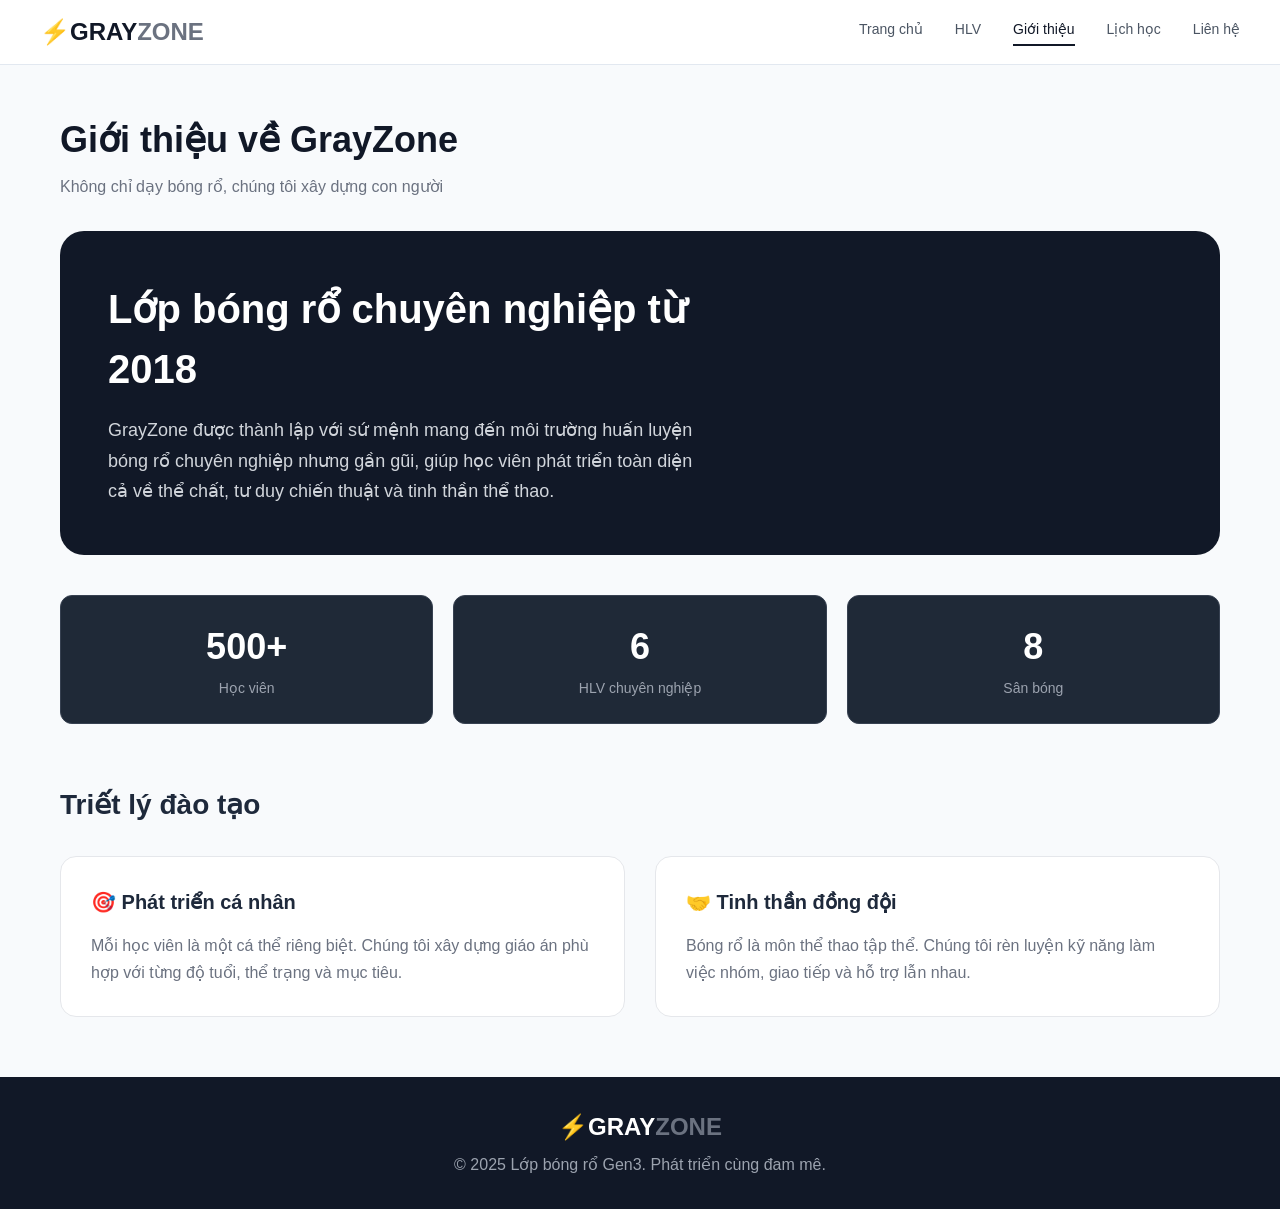
==== about.html @ 668b311e "first commit" ====
<!DOCTYPE html>
<html lang="vi">
<head>
    <meta charset="UTF-8">
    <meta name="viewport" content="width=device-width, initial-scale=1.0">
    <title>Giới thiệu | GrayZone Basketball</title>
    <link rel="stylesheet" href="/Static/style.css">
</head>
<body>
    <!-- Navigation (giống coaches.html) -->
    <nav class="navbar">
        <div class="nav-container">
            <a href="index.html" class="logo">⚡GRAY<span>ZONE</span></a>
            <div class="nav-links">
                <a href="index.html">Trang chủ</a>
                <a href="coaches.html">HLV</a>
                <a href="about.html" class="active">Giới thiệu</a>
                <a href="schedule.html">Lịch học</a>
                <a href="contact.html">Liên hệ</a>
            </div>
        </div>
    </nav>

    <div class="container">
        <div class="page-header">
            <h1>Giới thiệu về GrayZone</h1>
            <p class="subtitle">Không chỉ dạy bóng rổ, chúng tôi xây dựng con người</p>
        </div>

        <!-- Hero about -->
        <div class="about-hero">
            <h2>Lớp bóng rổ chuyên nghiệp từ 2018</h2>
            <p>GrayZone được thành lập với sứ mệnh mang đến môi trường huấn luyện bóng rổ chuyên nghiệp nhưng gần gũi, giúp học viên phát triển toàn diện cả về thể chất, tư duy chiến thuật và tinh thần thể thao.</p>
        </div>

        <!-- Thống kê -->
        <div class="about-stats">
            <div class="stat-item">
                <div class="stat-number">500+</div>
                <div class="stat-label">Học viên</div>
            </div>
            <div class="stat-item">
                <div class="stat-number">6</div>
                <div class="stat-label">HLV chuyên nghiệp</div>
            </div>
            <div class="stat-item">
                <div class="stat-number">8</div>
                <div class="stat-label">Sân bóng</div>
            </div>
        </div>

        <!-- Triết lý -->
        <div style="margin: 60px 0;">
            <h2 style="font-size: 28px; margin-bottom: 30px;">Triết lý đào tạo</h2>
            <div style="display: grid; grid-template-columns: repeat(2, 1fr); gap: 30px;">
                <div style="background: white; padding: 30px; border-radius: 16px; border: 1px solid #e5e7eb;">
                    <h3 style="font-size: 20px; margin-bottom: 15px;">🎯 Phát triển cá nhân</h3>
                    <p style="color: #6b7280; line-height: 1.7;">Mỗi học viên là một cá thể riêng biệt. Chúng tôi xây dựng giáo án phù hợp với từng độ tuổi, thể trạng và mục tiêu.</p>
                </div>
                <div style="background: white; padding: 30px; border-radius: 16px; border: 1px solid #e5e7eb;">
                    <h3 style="font-size: 20px; margin-bottom: 15px;">🤝 Tinh thần đồng đội</h3>
                    <p style="color: #6b7280; line-height: 1.7;">Bóng rổ là môn thể thao tập thể. Chúng tôi rèn luyện kỹ năng làm việc nhóm, giao tiếp và hỗ trợ lẫn nhau.</p>
                </div>
            </div>
        </div>
    </div>

    <!-- Footer (giống coaches.html) -->
    <footer class="footer">
        <div class="container">
            <div class="footer-content">
                <div class="footer-logo">⚡GRAY<span>ZONE</span></div>
                <p>© 2025 Lớp bóng rổ Gen3. Phát triển cùng đam mê.</p>
            </div>
        </div>
    </footer>
</body>
</html>
---- Static/style.css ----
/* css/style.css - CSS thuần cho các trang HLV, About, Lịch học, Liên hệ */

* {
    margin: 0;
    padding: 0;
    box-sizing: border-box;
}

body {
    font-family: -apple-system, BlinkMacSystemFont, 'Segoe UI', Roboto, Oxygen, Ubuntu, Cantarell, sans-serif;
    background-color: #f8fafc;
    color: #1e293b;
    line-height: 1.5;
}

/* Container */
.container {
    max-width: 1200px;
    margin: 0 auto;
    padding: 0 20px;
}

/* Navigation */
.navbar {
    background-color: white;
    border-bottom: 1px solid #e2e8f0;
    padding: 0 20px;
    position: sticky;
    top: 0;
    z-index: 100;
}

.nav-container {
    max-width: 1200px;
    margin: 0 auto;
    display: flex;
    justify-content: space-between;
    align-items: center;
    height: 64px;
}

.logo {
    font-size: 24px;
    font-weight: 900;
    color: #111827;
    text-decoration: none;
}

.logo span {
    color: #6b7280;
}

.nav-links {
    display: flex;
    gap: 32px;
}

.nav-links a {
    color: #4b5563;
    text-decoration: none;
    font-size: 14px;
    font-weight: 500;
    transition: color 0.2s;
}

.nav-links a:hover {
    color: #111827;
}

.nav-links a.active {
    color: #111827;
    border-bottom: 2px solid #111827;
    padding-bottom: 4px;
}

/* Headers */
.page-header {
    margin: 48px 0 32px;
}

.page-header h1 {
    font-size: 36px;
    font-weight: 800;
    color: #111827;
    margin-bottom: 8px;
}

.page-header .subtitle {
    color: #6b7280;
    font-size: 16px;
}

/* Coach cards */
.coaches-grid {
    display: grid;
    grid-template-columns: repeat(auto-fill, minmax(300px, 1fr));
    gap: 24px;
    margin: 40px 0;
}

.coach-card {
    background: white;
    border-radius: 16px;
    padding: 24px;
    text-align: center;
    border: 1px solid #e5e7eb;
    transition: all 0.2s;
}

.coach-card:hover {
    border-color: #9ca3af;
    box-shadow: 0 10px 25px -5px rgba(0,0,0,0.1);
}

.coach-avatar {
    width: 120px;
    height: 120px;
    border-radius: 50%;
    background: linear-gradient(135deg, #d1d5db, #9ca3af);
    margin: 0 auto 16px;
    overflow: hidden;
    border: 3px solid white;
    box-shadow: 0 4px 6px -1px rgba(0,0,0,0.1);
}

.coach-avatar img {
    width: 100%;
    height: 100%;
    object-fit: cover;
}

.coach-card h3 {
    font-size: 20px;
    font-weight: 700;
    color: #111827;
    margin-bottom: 4px;
}

.coach-title {
    display: inline-block;
    background-color: #f3f4f6;
    color: #4b5563;
    font-size: 12px;
    font-weight: 600;
    padding: 4px 12px;
    border-radius: 20px;
    margin: 8px 0;
    text-transform: uppercase;
    letter-spacing: 0.5px;
}

.coach-bio {
    color: #6b7280;
    font-size: 14px;
    line-height: 1.6;
}

/* About page */
.about-hero {
    background: #111827;
    color: white;
    border-radius: 24px;
    padding: 48px;
    margin: 32px 0;
}

.about-hero h2 {
    font-size: 40px;
    font-weight: 800;
    margin-bottom: 16px;
    max-width: 600px;
}

.about-hero p {
    color: #d1d5db;
    font-size: 18px;
    max-width: 600px;
    line-height: 1.7;
}

.about-stats {
    display: grid;
    grid-template-columns: repeat(3, 1fr);
    gap: 20px;
    margin: 40px 0;
}

.stat-item {
    background: #1f2937;
    border: 1px solid #374151;
    border-radius: 12px;
    padding: 24px;
    text-align: center;
}

.stat-number {
    font-size: 36px;
    font-weight: 800;
    color: white;
    margin-bottom: 4px;
}

.stat-label {
    color: #9ca3af;
    font-size: 14px;
}

/* Schedule table */
.schedule-container {
    background: white;
    border: 1px solid #e5e7eb;
    border-radius: 16px;
    overflow: hidden;
    margin: 32px 0;
}

.schedule-table {
    width: 100%;
    border-collapse: collapse;
    font-size: 14px;
}

.schedule-table th {
    background: #1f2937;
    color: #e5e7eb;
    font-weight: 600;
    text-transform: uppercase;
    font-size: 12px;
    letter-spacing: 0.5px;
    padding: 16px;
    text-align: left;
}

.schedule-table td {
    padding: 16px;
    border-bottom: 1px solid #e5e7eb;
    color: #374151;
}

.schedule-table tr:hover {
    background: #f9fafb;
}

.time-slot {
    font-weight: 600;
    color: #111827;
}

.schedule-note {
    color: #6b7280;
    font-size: 12px;
    margin-top: 16px;
    font-style: italic;
}

/* Contact page */
.contact-grid {
    display: grid;
    grid-template-columns: 1fr 1fr;
    gap: 40px;
    margin: 40px 0;
}

.contact-info {
    background: white;
    border-radius: 16px;
    padding: 32px;
    border: 1px solid #e5e7eb;
}

.info-item {
    display: flex;
    gap: 16px;
    margin-bottom: 24px;
    padding-bottom: 24px;
    border-bottom: 1px solid #e5e7eb;
}

.info-item:last-child {
    border-bottom: none;
    margin-bottom: 0;
    padding-bottom: 0;
}

.info-icon {
    width: 48px;
    height: 48px;
    background: #f3f4f6;
    border-radius: 50%;
    display: flex;
    align-items: center;
    justify-content: center;
    font-size: 24px;
}

.info-content h3 {
    font-size: 16px;
    font-weight: 600;
    color: #111827;
    margin-bottom: 4px;
}

.info-content p {
    color: #6b7280;
    font-size: 14px;
}

.contact-form {
    background: white;
    border-radius: 16px;
    padding: 32px;
    border: 1px solid #e5e7eb;
}

.form-group {
    margin-bottom: 20px;
}

.form-group label {
    display: block;
    font-size: 14px;
    font-weight: 500;
    color: #374151;
    margin-bottom: 6px;
}

.form-group input,
.form-group select,
.form-group textarea {
    width: 100%;
    padding: 12px;
    border: 1px solid #d1d5db;
    border-radius: 8px;
    font-size: 14px;
    transition: all 0.2s;
}

.form-group input:focus,
.form-group select:focus,
.form-group textarea:focus {
    outline: none;
    border-color: #6b7280;
    box-shadow: 0 0 0 3px rgba(107, 114, 128, 0.1);
}

.btn {
    background: #111827;
    color: white;
    padding: 12px 24px;
    border: none;
    border-radius: 8px;
    font-size: 16px;
    font-weight: 500;
    cursor: pointer;
    transition: background 0.2s;
    width: 100%;
}

.btn:hover {
    background: #1f2937;
}

/* Footer */
.footer {
    background: #111827;
    color: #9ca3af;
    padding: 32px 0;
    margin-top: 60px;
}

.footer-content {
    text-align: center;
}

.footer-logo {
    font-size: 24px;
    font-weight: 900;
    color: white;
    margin-bottom: 8px;
}

.footer-logo span {
    color: #6b7280;
}

/* Responsive */
@media (max-width: 768px) {
    .nav-links {
        display: none;
    }
    
    .contact-grid {
        grid-template-columns: 1fr;
    }
    
    .about-stats {
        grid-template-columns: 1fr;
    }
    
    .schedule-table {
        font-size: 12px;
    }
    
    .schedule-table th,
    .schedule-table td {
        padding: 12px 8px;
    }
}
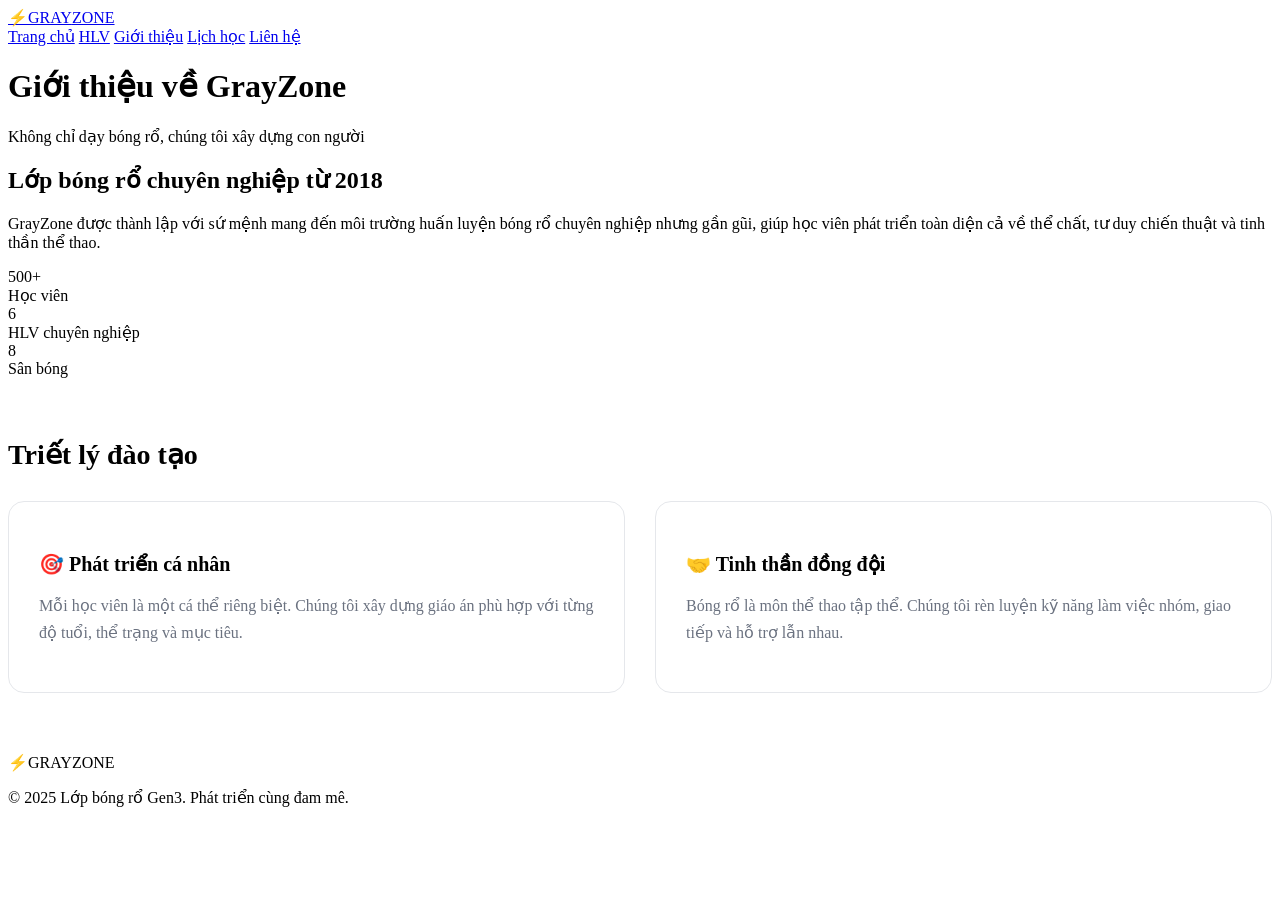
==== commit 274c3e49: "Change" ====
--- a/about.html
+++ b/about.html
@@ -4,7 +4,7 @@
     <meta charset="UTF-8">
     <meta name="viewport" content="width=device-width, initial-scale=1.0">
     <title>Giới thiệu | GrayZone Basketball</title>
-    <link rel="stylesheet" href="/Static/style.css">
+    <link rel="stylesheet" href="/Web/style.css">
 </head>
 <body>
     <!-- Navigation (giống coaches.html) -->
